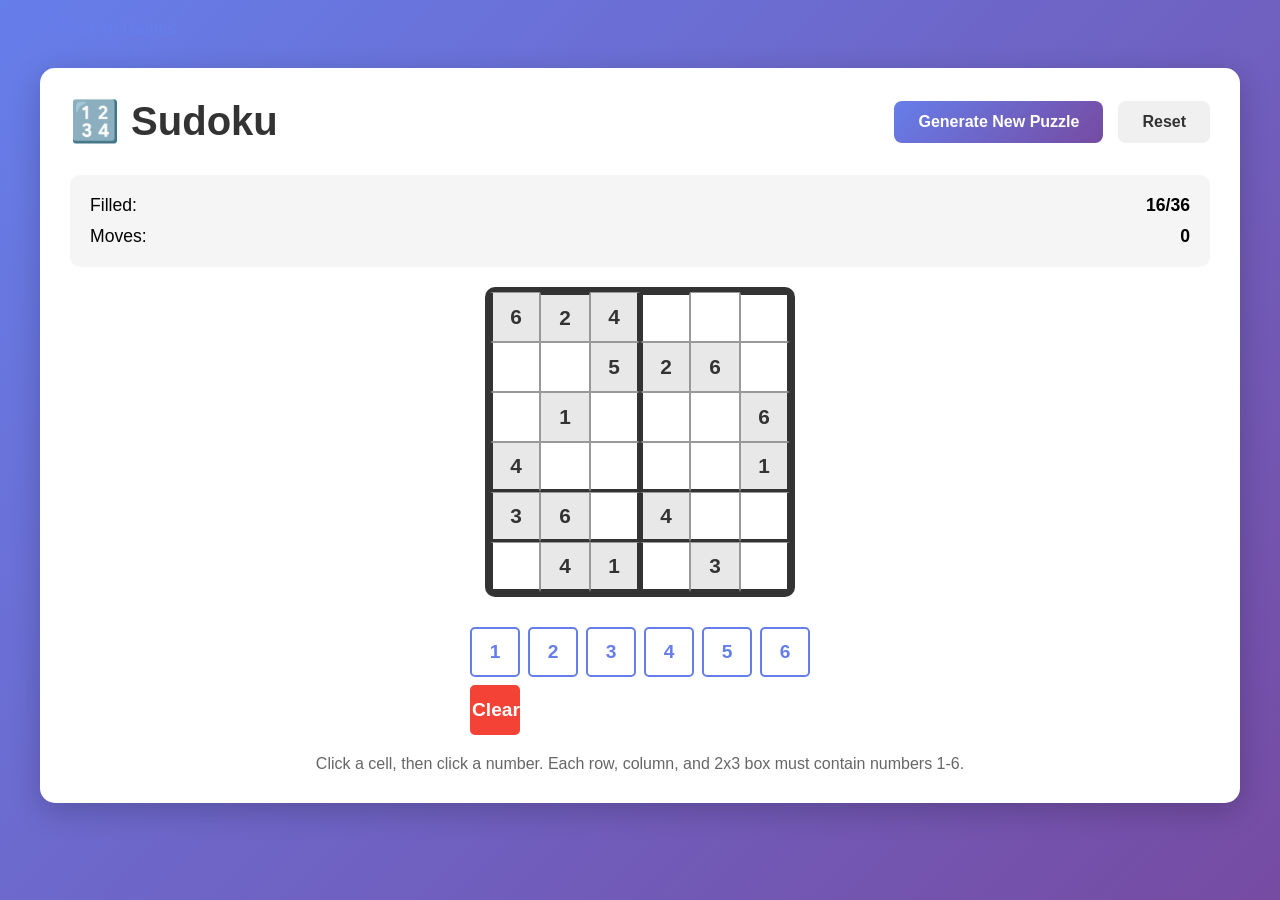
==== games/sudoku.html @ 646c2659 "Initial commit: Add landing page and four puzzle games - Landing page with game selection cards - Ta" ====
<!DOCTYPE html>
<html lang="en">
<head>
    <meta charset="UTF-8">
    <meta name="viewport" content="width=device-width, initial-scale=1.0">
    <title>Sudoku - Puzzle Game</title>
    <link rel="stylesheet" href="../css/style.css">
    <style>
        .grid-6x6-sudoku {
            display: inline-grid;
            gap: 0;
            padding: 5px;
            background: #333;
            border-radius: 10px;
            grid-template-columns: repeat(6, 50px);
        }

        .sudoku-cell {
            width: 50px;
            height: 50px;
            display: flex;
            align-items: center;
            justify-content: center;
            background: white;
            border: 1px solid #999;
            font-weight: bold;
            cursor: pointer;
            user-select: none;
            transition: all 0.2s ease;
            font-size: 1.3rem;
        }

        .sudoku-cell:nth-child(3n+1) {
            border-left: 3px solid #333;
        }

        .sudoku-cell:nth-child(3n) {
            border-right: 3px solid #333;
        }

        .sudoku-cell:nth-child(-2n+6) {
            border-top: 3px solid #333;
        }

        .sudoku-cell:nth-child(n+19) {
            border-bottom: 3px solid #333;
        }

        .sudoku-cell:hover {
            background: #f0f0f0;
        }

        .sudoku-cell.fixed {
            background: #e8e8e8;
            color: #333;
        }

        .sudoku-cell.invalid {
            background: #ffebee;
            color: #f44336;
        }

        .sudoku-cell.selected {
            background: #667eea;
            color: white;
        }

        .sudoku-cell.valid-entry {
            background: #e8f5e9;
            color: #4caf50;
        }

        .number-pad {
            display: grid;
            grid-template-columns: repeat(6, 50px);
            gap: 8px;
            margin-top: 30px;
            justify-content: center;
        }

        .number-btn {
            width: 50px;
            height: 50px;
            border: 2px solid #667eea;
            background: white;
            color: #667eea;
            font-weight: bold;
            font-size: 1.2rem;
            border-radius: 5px;
            cursor: pointer;
            transition: all 0.2s ease;
        }

        .number-btn:hover {
            background: #667eea;
            color: white;
        }

        .number-btn.clear {
            grid-column: span 6;
            background: #f44336;
            color: white;
            border-color: #f44336;
        }

        .number-btn.clear:hover {
            background: #d32f2f;
            border-color: #d32f2f;
        }

        @media (max-width: 768px) {
            .grid-6x6-sudoku {
                grid-template-columns: repeat(6, 40px);
            }

            .sudoku-cell {
                width: 40px;
                height: 40px;
                font-size: 1rem;
            }

            .number-pad {
                grid-template-columns: repeat(3, 45px);
            }

            .number-btn {
                width: 45px;
                height: 45px;
                font-size: 1rem;
            }

            .number-btn.clear {
                grid-column: span 3;
            }
        }
    </style>
</head>
<body>
    <div class="container">
        <a href="../index.html" class="back-link">Back to Games</a>

        <div class="game-container">
            <div class="game-header">
                <h1>🔢 Sudoku</h1>
                <div class="game-buttons">
                    <button class="btn btn-primary" id="generateBtn">Generate New Puzzle</button>
                    <button class="btn btn-secondary" id="resetBtn">Reset</button>
                </div>
            </div>

            <div class="game-info">
                <div class="info-row">
                    <span>Filled:</span>
                    <strong id="filledCount">0/36</strong>
                </div>
                <div class="info-row">
                    <span>Moves:</span>
                    <strong id="moves">0</strong>
                </div>
            </div>

            <div class="game-content">
                <div class="game-board">
                    <div class="grid-6x6-sudoku" id="gameBoard"></div>
                </div>
            </div>

            <div style="text-align: center; margin-top: 30px;">
                <div class="number-pad" id="numberPad"></div>
            </div>

            <div style="text-align: center; color: #666; margin-top: 20px;">
                <p>Click a cell, then click a number. Each row, column, and 2x3 box must contain numbers 1-6.</p>
            </div>
        </div>
    </div>

    <script>
        class SudokuGame {
            constructor() {
                this.size = 6;
                this.boxWidth = 3;
                this.boxHeight = 2;
                this.board = [];
                this.solution = [];
                this.userBoard = [];
                this.selectedCell = null;
                this.moves = 0;
                this.boardElement = document.getElementById('gameBoard');
                this.movesElement = document.getElementById('moves');
                this.filledCountElement = document.getElementById('filledCount');
                this.numberPadElement = document.getElementById('numberPad');
                this.generateBtn = document.getElementById('generateBtn');
                this.resetBtn = document.getElementById('resetBtn');

                this.generateBtn.addEventListener('click', () => this.generateNewPuzzle());
                this.resetBtn.addEventListener('click', () => this.resetBoard());

                this.createNumberPad();
                this.generateNewPuzzle();
            }

            generateNewPuzzle() {
                this.solution = this.generateSolution();
                this.board = this.createPuzzle(this.solution);
                this.userBoard = this.board.map(row => [...row]);
                this.selectedCell = null;
                this.moves = 0;
                this.updateDisplay();
                this.render();
            }

            generateSolution() {
                let board = Array(this.size).fill(null).map(() => Array(this.size).fill(0));

                if (this.fillBoard(board)) {
                    return board;
                }
                return board;
            }

            fillBoard(board) {
                for (let i = 0; i < this.size; i++) {
                    for (let j = 0; j < this.size; j++) {
                        if (board[i][j] === 0) {
                            const numbers = [1, 2, 3, 4, 5, 6].sort(() => Math.random() - 0.5);
                            for (const num of numbers) {
                                if (this.isValid(board, i, j, num)) {
                                    board[i][j] = num;
                                    if (this.fillBoard(board)) {
                                        return true;
                                    }
                                    board[i][j] = 0;
                                }
                            }
                            return false;
                        }
                    }
                }
                return true;
            }

            isValid(board, row, col, num) {
                // Check row
                for (let j = 0; j < this.size; j++) {
                    if (board[row][j] === num) return false;
                }

                // Check column
                for (let i = 0; i < this.size; i++) {
                    if (board[i][col] === num) return false;
                }

                // Check box
                const boxRow = Math.floor(row / this.boxHeight) * this.boxHeight;
                const boxCol = Math.floor(col / this.boxWidth) * this.boxWidth;
                for (let i = boxRow; i < boxRow + this.boxHeight; i++) {
                    for (let j = boxCol; j < boxCol + this.boxWidth; j++) {
                        if (board[i][j] === num) return false;
                    }
                }

                return true;
            }

            createPuzzle(solution) {
                let puzzle = solution.map(row => [...row]);
                let cellsToRemove = 20;

                while (cellsToRemove > 0) {
                    const row = Math.floor(Math.random() * this.size);
                    const col = Math.floor(Math.random() * this.size);

                    if (puzzle[row][col] !== 0) {
                        puzzle[row][col] = 0;
                        cellsToRemove--;
                    }
                }

                return puzzle;
            }

            resetBoard() {
                this.userBoard = this.board.map(row => [...row]);
                this.selectedCell = null;
                this.moves = 0;
                this.updateDisplay();
                this.render();
            }

            selectCell(row, col) {
                if (this.board[row][col] !== 0) return;
                this.selectedCell = { row, col };
                this.render();
            }

            setNumber(num) {
                if (!this.selectedCell) return;
                const { row, col } = this.selectedCell;

                this.userBoard[row][col] = num;
                this.moves++;
                this.updateDisplay();

                if (this.isSolved()) {
                    setTimeout(() => {
                        alert(`Congratulations! You solved the Sudoku in ${this.moves} moves!`);
                        this.generateNewPuzzle();
                    }, 100);
                }

                this.render();
            }

            clearCell() {
                if (!this.selectedCell) return;
                const { row, col } = this.selectedCell;
                if (this.board[row][col] === 0) {
                    this.userBoard[row][col] = 0;
                    this.moves++;
                    this.updateDisplay();
                    this.render();
                }
            }

            isSolved() {
                for (let i = 0; i < this.size; i++) {
                    for (let j = 0; j < this.size; j++) {
                        if (this.userBoard[i][j] !== this.solution[i][j]) {
                            return false;
                        }
                    }
                }
                return true;
            }

            createNumberPad() {
                for (let i = 1; i <= 6; i++) {
                    const btn = document.createElement('button');
                    btn.className = 'number-btn';
                    btn.textContent = i;
                    btn.addEventListener('click', () => this.setNumber(i));
                    this.numberPadElement.appendChild(btn);
                }

                const clearBtn = document.createElement('button');
                clearBtn.className = 'number-btn clear';
                clearBtn.textContent = 'Clear';
                clearBtn.addEventListener('click', () => this.clearCell());
                this.numberPadElement.appendChild(clearBtn);
            }

            updateDisplay() {
                this.movesElement.textContent = this.moves;
                let filledCount = 0;
                for (let i = 0; i < this.size; i++) {
                    for (let j = 0; j < this.size; j++) {
                        if (this.userBoard[i][j] !== 0) filledCount++;
                    }
                }
                this.filledCountElement.textContent = `${filledCount}/${this.size * this.size}`;
            }

            render() {
                this.boardElement.innerHTML = '';

                for (let i = 0; i < this.size; i++) {
                    for (let j = 0; j < this.size; j++) {
                        const cell = document.createElement('div');
                        cell.className = 'sudoku-cell';

                        if (this.board[i][j] !== 0) {
                            cell.textContent = this.board[i][j];
                            cell.classList.add('fixed');
                        } else {
                            const userValue = this.userBoard[i][j];
                            if (userValue !== 0) {
                                cell.textContent = userValue;
                                if (userValue === this.solution[i][j]) {
                                    cell.classList.add('valid-entry');
                                } else {
                                    cell.classList.add('invalid');
                                }
                            }

                            if (this.selectedCell && this.selectedCell.row === i && this.selectedCell.col === j) {
                                cell.classList.add('selected');
                            }
                        }

                        if (this.board[i][j] === 0) {
                            cell.addEventListener('click', () => this.selectCell(i, j));
                        }

                        this.boardElement.appendChild(cell);
                    }
                }
            }
        }

        window.addEventListener('load', () => {
            new SudokuGame();
        });
    </script>
</body>
</html>
---- css/style.css ----
* {
    margin: 0;
    padding: 0;
    box-sizing: border-box;
}

body {
    font-family: 'Segoe UI', Tahoma, Geneva, Verdana, sans-serif;
    background: linear-gradient(135deg, #667eea 0%, #764ba2 100%);
    min-height: 100vh;
    padding: 20px;
}

.container {
    max-width: 1200px;
    margin: 0 auto;
}

/* Landing Page */
header {
    text-align: center;
    color: white;
    margin-bottom: 50px;
    padding-top: 30px;
}

header h1 {
    font-size: 3.5rem;
    margin-bottom: 10px;
    font-weight: 700;
    text-shadow: 2px 2px 4px rgba(0, 0, 0, 0.3);
}

.subtitle {
    font-size: 1.3rem;
    opacity: 0.95;
    font-weight: 300;
}

.games-grid {
    display: grid;
    grid-template-columns: repeat(auto-fit, minmax(280px, 1fr));
    gap: 30px;
    margin-bottom: 50px;
}

.game-card {
    background: white;
    border-radius: 15px;
    padding: 30px;
    text-decoration: none;
    color: inherit;
    transition: all 0.3s ease;
    box-shadow: 0 8px 30px rgba(0, 0, 0, 0.2);
    display: flex;
    flex-direction: column;
    align-items: center;
    text-align: center;
    cursor: pointer;
}

.game-card:hover {
    transform: translateY(-10px);
    box-shadow: 0 15px 50px rgba(0, 0, 0, 0.3);
}

.game-icon {
    font-size: 4rem;
    margin-bottom: 15px;
}

.game-card h2 {
    font-size: 1.8rem;
    margin-bottom: 10px;
    color: #333;
}

.game-card p {
    font-size: 1rem;
    color: #666;
    margin-bottom: 20px;
    line-height: 1.5;
    flex-grow: 1;
}

.play-button {
    background: linear-gradient(135deg, #667eea 0%, #764ba2 100%);
    color: white;
    padding: 12px 30px;
    border-radius: 50px;
    font-weight: 600;
    transition: all 0.3s ease;
    display: inline-block;
}

.game-card:hover .play-button {
    transform: scale(1.05);
}

footer {
    text-align: center;
    color: white;
    opacity: 0.9;
    padding: 30px 0;
    border-top: 1px solid rgba(255, 255, 255, 0.2);
}

/* Game Pages */
.game-container {
    background: white;
    border-radius: 15px;
    padding: 30px;
    box-shadow: 0 8px 30px rgba(0, 0, 0, 0.2);
}

.game-header {
    display: flex;
    justify-content: space-between;
    align-items: center;
    margin-bottom: 30px;
    flex-wrap: wrap;
    gap: 20px;
}

.game-header h1 {
    font-size: 2.5rem;
    color: #333;
}

.game-buttons {
    display: flex;
    gap: 15px;
    flex-wrap: wrap;
}

.btn {
    padding: 12px 24px;
    border: none;
    border-radius: 8px;
    font-size: 1rem;
    font-weight: 600;
    cursor: pointer;
    transition: all 0.3s ease;
}

.btn-primary {
    background: linear-gradient(135deg, #667eea 0%, #764ba2 100%);
    color: white;
}

.btn-primary:hover {
    transform: translateY(-2px);
    box-shadow: 0 5px 15px rgba(102, 126, 234, 0.4);
}

.btn-secondary {
    background: #f0f0f0;
    color: #333;
}

.btn-secondary:hover {
    background: #e0e0e0;
}

.game-content {
    display: flex;
    justify-content: center;
    align-items: center;
    margin-bottom: 30px;
}

.game-board {
    display: inline-block;
}

/* Grid Styles */
.grid {
    display: inline-grid;
    gap: 5px;
    padding: 10px;
    background: #f5f5f5;
    border-radius: 10px;
}

.grid-6x6 {
    grid-template-columns: repeat(6, 1fr);
}

.grid-8x8 {
    grid-template-columns: repeat(8, 1fr);
}

.cell {
    width: 50px;
    height: 50px;
    display: flex;
    align-items: center;
    justify-content: center;
    background: white;
    border: 2px solid #ddd;
    border-radius: 5px;
    font-weight: bold;
    cursor: pointer;
    transition: all 0.2s ease;
    user-select: none;
}

.cell:hover {
    background: #f9f9f9;
    border-color: #667eea;
}

.cell.active {
    background: #667eea;
    color: white;
    border-color: #667eea;
}

.cell.invalid {
    background: #ffebee;
    border-color: #f44336;
}

.cell.valid {
    background: #e8f5e9;
    border-color: #4caf50;
}

.cell.sun {
    font-size: 1.5rem;
}

.cell.moon {
    font-size: 1.5rem;
}

.game-info {
    background: #f5f5f5;
    padding: 20px;
    border-radius: 10px;
    margin-bottom: 20px;
}

.info-row {
    display: flex;
    justify-content: space-between;
    margin-bottom: 10px;
    font-size: 1.1rem;
}

.info-row:last-child {
    margin-bottom: 0;
}

/* Back Link */
.back-link {
    display: inline-block;
    margin-bottom: 30px;
    color: #667eea;
    text-decoration: none;
    font-weight: 600;
    transition: all 0.3s ease;
}

.back-link:hover {
    color: #764ba2;
    transform: translateX(-5px);
}

.back-link::before {
    content: "← ";
}

/* Responsive */
@media (max-width: 768px) {
    header h1 {
        font-size: 2.5rem;
    }

    .games-grid {
        grid-template-columns: 1fr;
    }

    .game-header {
        flex-direction: column;
        align-items: flex-start;
    }

    .cell {
        width: 40px;
        height: 40px;
        font-size: 0.9rem;
    }

    .grid-8x8 {
        grid-template-columns: repeat(8, 40px);
    }

    .grid-6x6 {
        grid-template-columns: repeat(6, 40px);
    }
}
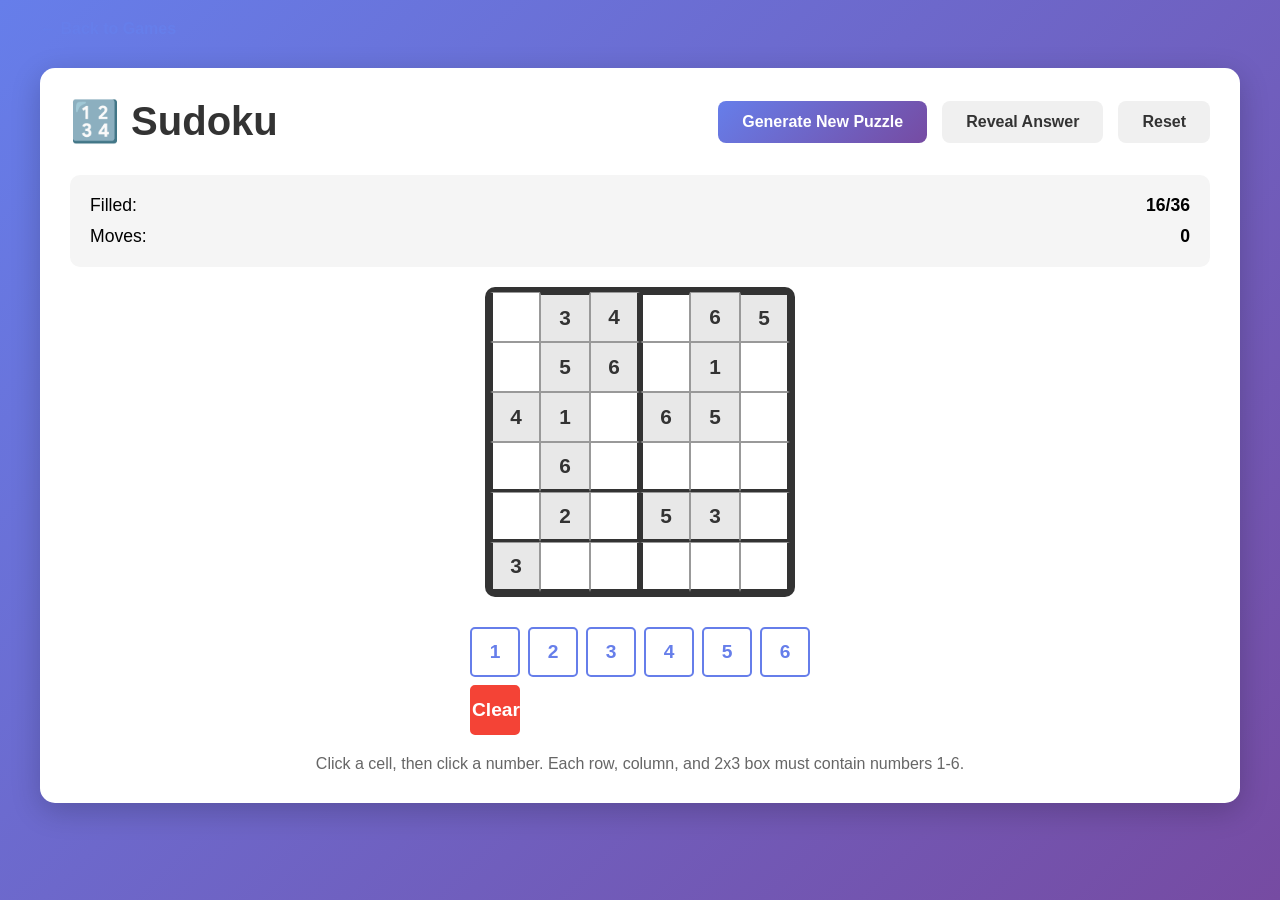
==== commit 1d772eac: "Add Reveal Answer button to all games - Tango: reveal button shows the complete solution - Zip: reve" ====
--- a/games/sudoku.html
+++ b/games/sudoku.html
@@ -144,6 +144,7 @@
                 <h1>🔢 Sudoku</h1>
                 <div class="game-buttons">
                     <button class="btn btn-primary" id="generateBtn">Generate New Puzzle</button>
+                    <button class="btn btn-secondary" id="revealBtn">Reveal Answer</button>
                     <button class="btn btn-secondary" id="resetBtn">Reset</button>
                 </div>
             </div>
@@ -191,9 +192,11 @@
                 this.filledCountElement = document.getElementById('filledCount');
                 this.numberPadElement = document.getElementById('numberPad');
                 this.generateBtn = document.getElementById('generateBtn');
+                this.revealBtn = document.getElementById('revealBtn');
                 this.resetBtn = document.getElementById('resetBtn');
 
                 this.generateBtn.addEventListener('click', () => this.generateNewPuzzle());
+                this.revealBtn.addEventListener('click', () => this.revealAnswer());
                 this.resetBtn.addEventListener('click', () => this.resetBoard());
 
                 this.createNumberPad();
@@ -288,6 +291,12 @@
                 this.render();
             }
 
+            revealAnswer() {
+                this.userBoard = this.solution.map(row => [...row]);
+                this.updateDisplay();
+                this.render();
+            }
+
             selectCell(row, col) {
                 if (this.board[row][col] !== 0) return;
                 this.selectedCell = { row, col };
--- a/css/style.css
+++ b/css/style.css
@@ -232,6 +232,18 @@
 
 .cell.moon {
     font-size: 1.5rem;
+    filter: hue-rotate(200deg) saturate(1.5);
+}
+
+.cell.locked {
+    background: #e3f2fd;
+    border-color: #90caf9;
+    cursor: not-allowed;
+}
+
+.cell.locked:hover {
+    background: #e3f2fd;
+    border-color: #90caf9;
 }
 
 .game-info {
